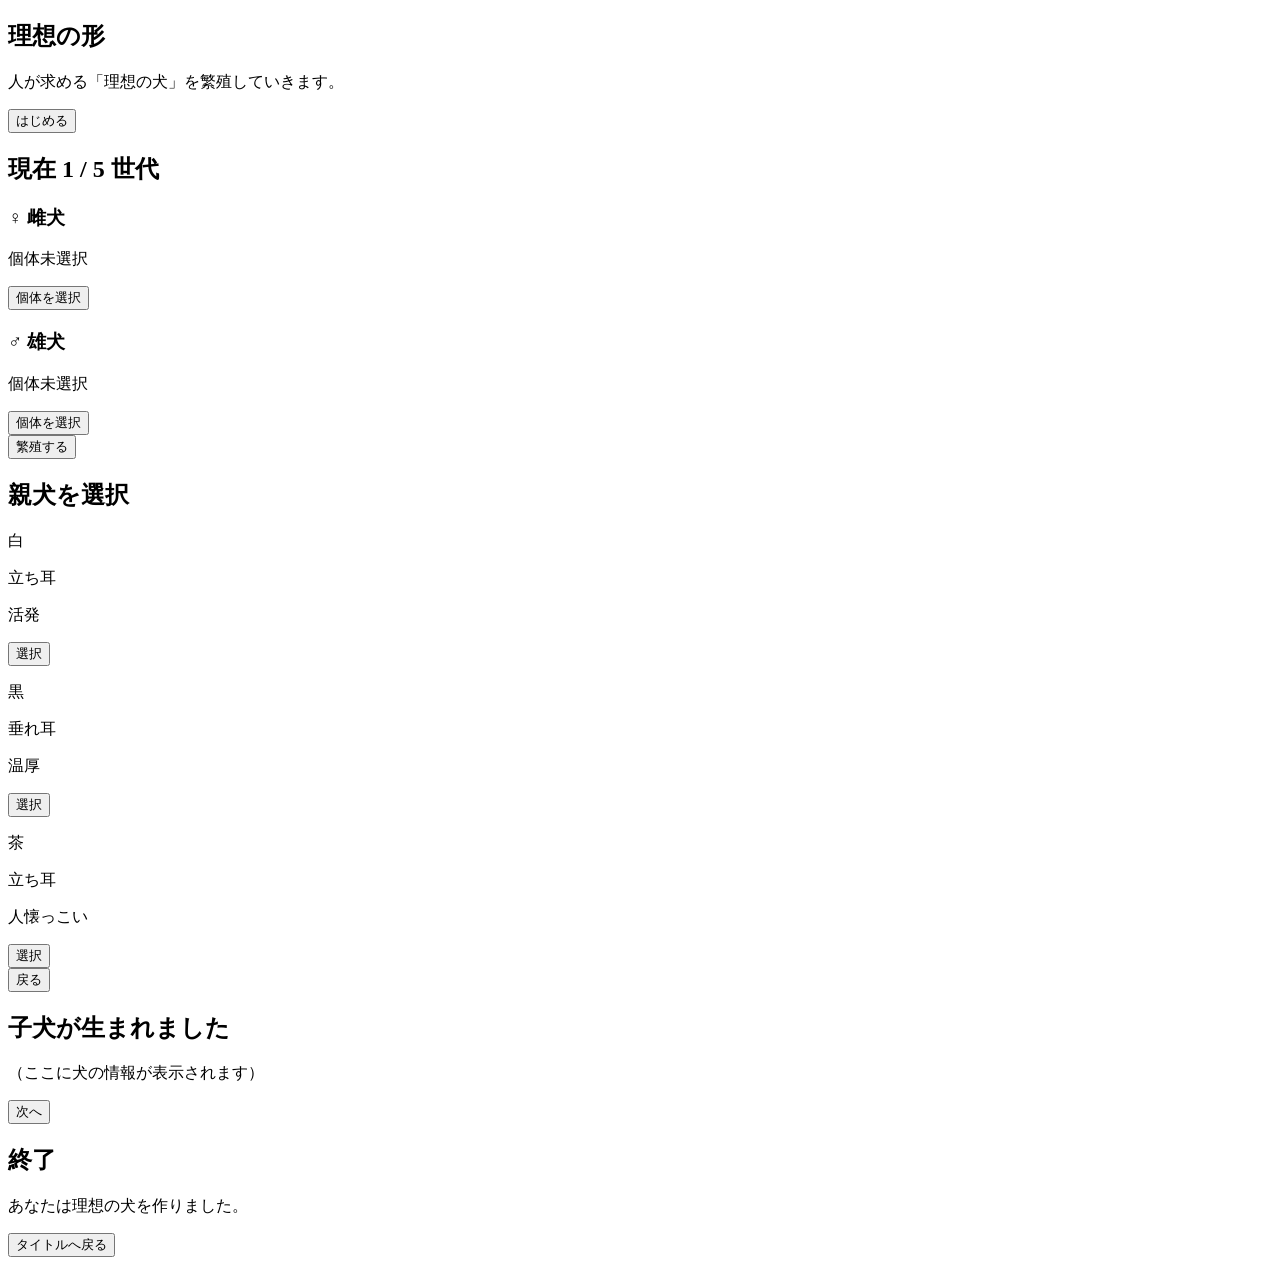
==== index.html @ e3faabc3 "index.htmlを追加 初期ページとしてindex.htmlを追加しました。" ====
<!DOCTYPE html>
<html lang="ja">

<head>
    <meta charset="UTF-8">
    <title>理想の形</title>

    <link rel="stylesheet" href="style.css">
</head>

<body>

    <!-- タイトル画面 -->
    <section id="titleScreen" class="screen active">

        <h1>理想の形</h1>

        <p>
            人が求める「理想の犬」を繁殖していきます。
        </p>

        <button onclick="showScreen('breedScreen')">
            はじめる
        </button>

    </section>


    <!-- 繁殖画面 -->
    <section id="breedScreen" class="screen">

    <h2>現在 1 / 5 世代</h2>

    <div class="parent-container">

        <!-- 雌犬 -->
        <div class="dog-card">

            <h3>♀ 雌犬</h3>

            <div class="dog-image"></div>

            <p>個体未選択</p>

            <button onclick="openSelect('female')">
                個体を選択
            </button>

        </div>

        <!-- 雄犬 -->
        <div class="dog-card">

            <h3>♂ 雄犬</h3>

            <div class="dog-image"></div>

            <p>個体未選択</p>

            <button onclick="openSelect('male')">
                個体を選択
            </button>

        </div>

    </div>

    <button onclick="showScreen('resultScreen')">
        繁殖する
    </button>

</section>

<!-- 選択画面 -->
<section id="selectScreen" class="screen">

    <h2 id="selectTitle">親犬を選択</h2>

    <div class="select-container">

        <div class="dog-card">

            <div class="dog-image"></div>

            <p>白</p>
            <p>立ち耳</p>
            <p>活発</p>

            <button onclick="selectDog('白')">
                選択
            </button>

        </div>

        <div class="dog-card">

            <div class="dog-image"></div>

            <p>黒</p>
            <p>垂れ耳</p>
            <p>温厚</p>

            <button onclick="selectDog('黒')">
                選択
            </button>

        </div>

        <div class="dog-card">

            <div class="dog-image"></div>

            <p>茶</p>
            <p>立ち耳</p>
            <p>人懐っこい</p>

            <button onclick="selectDog('茶')">
                選択
            </button>

        </div>

    </div>

    <button onclick="showScreen('breedScreen')">
        戻る
    </button>

</section>

    <!-- 結果画面 -->
    <section id="resultScreen" class="screen">

        <h2>子犬が生まれました</h2>

        <p>（ここに犬の情報が表示されます）</p>

        <button onclick="showScreen('endingScreen')">
            次へ
        </button>

    </section>


    <!-- エンディング -->
    <section id="endingScreen" class="screen">

        <h2>終了</h2>

        <p>

            あなたは理想の犬を作りました。

        </p>

        <button onclick="showScreen('titleScreen')">

            タイトルへ戻る

        </button>

    </section>


    <script src="script.js"></script>

</body>

</html>
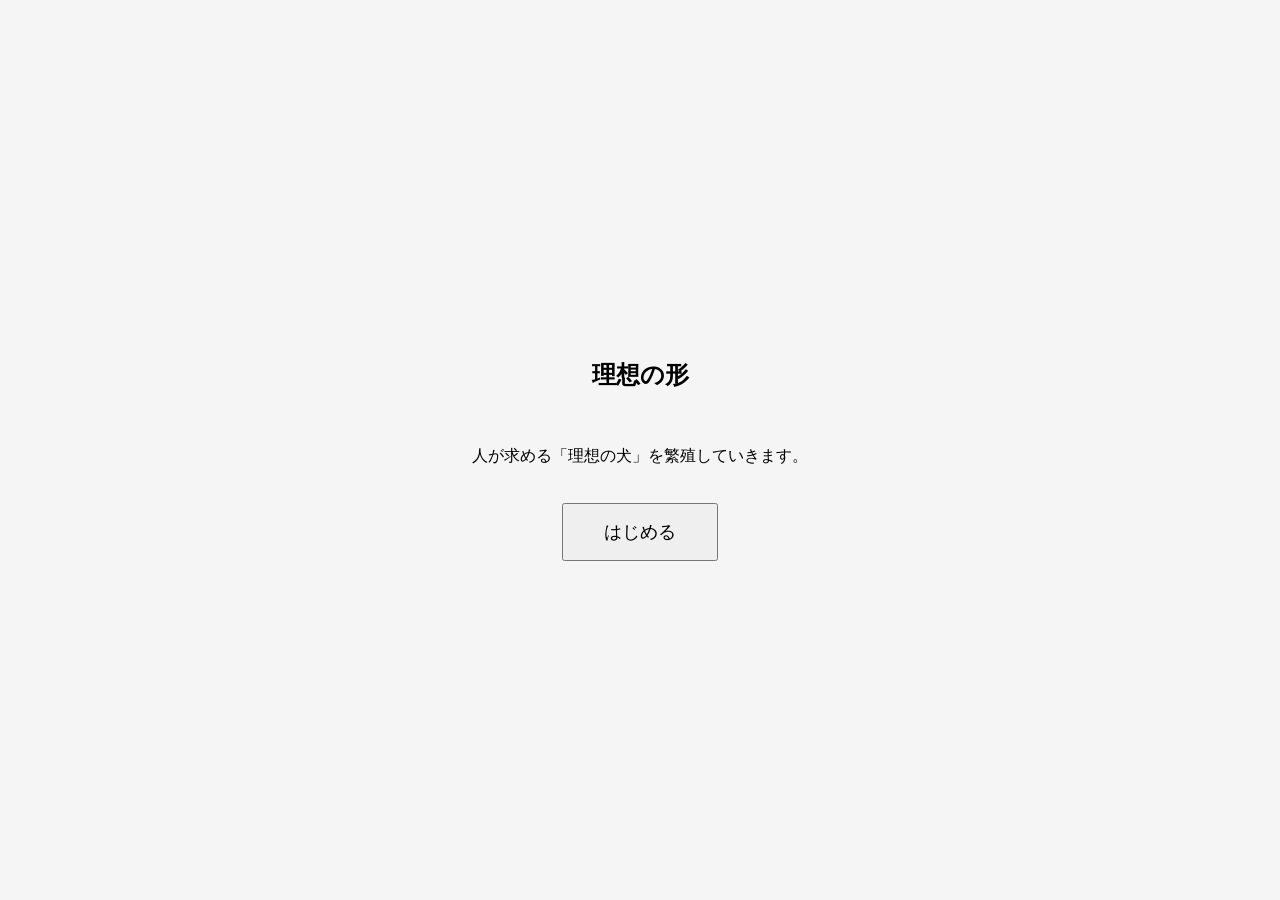
==== commit 687c0ba8: "index.htmlを追加 更新" ====
--- a/index.html
+++ b/index.html
@@ -29,7 +29,9 @@
     <!-- 繁殖画面 -->
     <section id="breedScreen" class="screen">
 
-    <h2>現在 1 / 5 世代</h2>
+    <h2 id="generationText">
+        現在 1 / 5 世代
+    </h2>
 
     <div class="parent-container">
 
@@ -40,7 +42,11 @@
 
             <div class="dog-image"></div>
 
-            <p>個体未選択</p>
+            <div id="femaleInfo">
+
+                <p>個体未選択</p>
+
+            </div>
 
             <button onclick="openSelect('female')">
                 個体を選択
@@ -55,7 +61,11 @@
 
             <div class="dog-image"></div>
 
+            <div id="maleInfo">
+
             <p>個体未選択</p>
+
+            </div>
 
             <button onclick="openSelect('male')">
                 個体を選択
@@ -76,49 +86,7 @@
 
     <h2 id="selectTitle">親犬を選択</h2>
 
-    <div class="select-container">
-
-        <div class="dog-card">
-
-            <div class="dog-image"></div>
-
-            <p>白</p>
-            <p>立ち耳</p>
-            <p>活発</p>
-
-            <button onclick="selectDog('白')">
-                選択
-            </button>
-
-        </div>
-
-        <div class="dog-card">
-
-            <div class="dog-image"></div>
-
-            <p>黒</p>
-            <p>垂れ耳</p>
-            <p>温厚</p>
-
-            <button onclick="selectDog('黒')">
-                選択
-            </button>
-
-        </div>
-
-        <div class="dog-card">
-
-            <div class="dog-image"></div>
-
-            <p>茶</p>
-            <p>立ち耳</p>
-            <p>人懐っこい</p>
-
-            <button onclick="selectDog('茶')">
-                選択
-            </button>
-
-        </div>
+    <div class="select-container" id="selectContainer">
 
     </div>
 
@@ -135,9 +103,9 @@
 
         <p>（ここに犬の情報が表示されます）</p>
 
-        <button onclick="showScreen('endingScreen')">
-            次へ
-        </button>
+        <button onclick="nextGeneration()">
+    次の世代へ
+</button>
 
     </section>
 
--- a/style.css
+++ b/style.css
@@ -0,0 +1,87 @@
+body{
+    margin:0;
+    background:#f5f5f5;
+    font-family:sans-serif;
+}
+
+.screen{
+    display:none;
+    width:100vw;
+    height:100vh;
+    flex-direction:column;
+    justify-content:center;
+    align-items:center;
+    gap:20px;
+}
+
+.screen.active{
+    display:flex;
+}
+
+button{
+    padding:15px 40px;
+    font-size:18px;
+    cursor:pointer;
+}
+
+.parent-container{
+
+    display:flex;
+
+    gap:50px;
+
+    margin:30px 0;
+
+}
+
+.dog-card{
+
+    width:220px;
+
+    background:white;
+
+    border:2px solid #ccc;
+
+    border-radius:12px;
+
+    padding:20px;
+
+    text-align:center;
+
+    box-shadow:0 4px 8px rgba(0,0,0,.15);
+
+}
+
+.dog-image{
+
+    width:150px;
+
+    height:150px;
+
+    background:#d9d9d9;
+
+    margin:15px auto;
+
+    border-radius:8px;
+
+}
+
+.dog-card p{
+
+    margin:8px 0;
+
+}
+
+.select-container{
+
+    display:flex;
+
+    gap:40px;
+
+    margin:40px 0;
+
+    flex-wrap:wrap;
+
+    justify-content:center;
+
+}
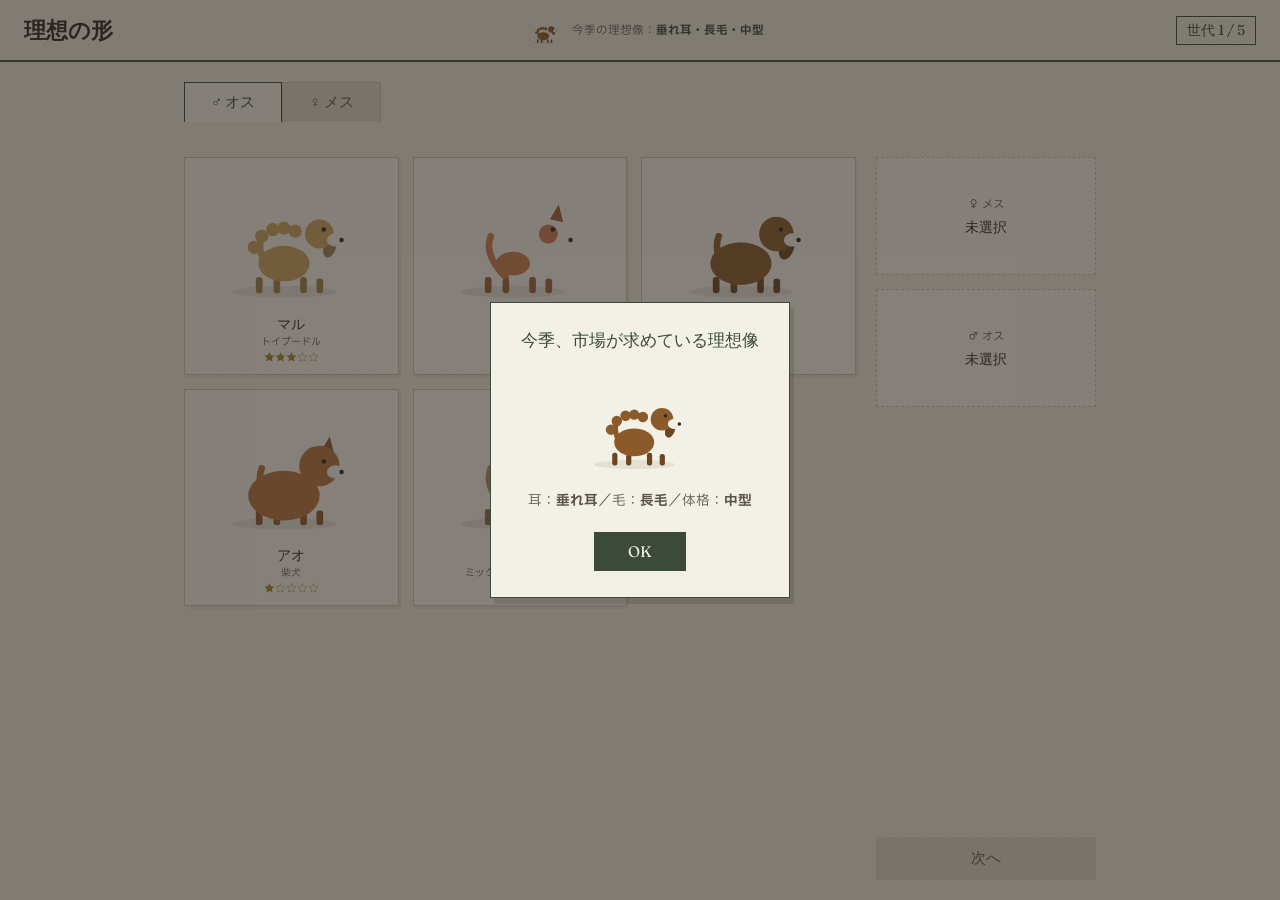
==== commit 55bd41d9: "全体の変更" ====
--- a/index.html
+++ b/index.html
@@ -1,137 +1,104 @@
 <!DOCTYPE html>
 <html lang="ja">
-
 <head>
-    <meta charset="UTF-8">
-    <title>理想の形</title>
-
-    <link rel="stylesheet" href="style.css">
+<meta charset="UTF-8">
+<meta name="viewport" content="width=device-width, initial-scale=1.0">
+<title>理想の形 — プロトタイプ</title>
+<link rel="preconnect" href="https://fonts.googleapis.com">
+<link href="https://fonts.googleapis.com/css2?family=Fraunces:opsz,wght@9..144,500;9..144,600&family=IBM+Plex+Sans+JP:wght@400;500;600&display=swap" rel="stylesheet">
+<link rel="stylesheet" href="style.css">
 </head>
-
 <body>
 
-    <!-- タイトル画面 -->
-    <section id="titleScreen" class="screen active">
+<header class="masthead">
+  <h1>理想の形</h1>
+  <div class="trend-mini">
+    <div class="icon-box" id="trendIconMini"></div>
+    <span id="trendText"></span>
+  </div>
+  <div class="gen-badge" id="genBadge">世代 1 / 5</div>
+</header>
 
-        <h1>理想の形</h1>
+<div class="stage">
 
-        <p>
-            人が求める「理想の犬」を繁殖していきます。
-        </p>
+  <!-- SELECT SCREEN -->
+  <div class="screen active" id="screen-select">
+    <div class="tabs">
+      <div class="tab-btn active" id="tabM" data-sex="M">♂ オス</div>
+      <div class="tab-btn" id="tabF" data-sex="F">♀ メス</div>
+    </div>
+    <div class="warning-msg" id="warningMsg"></div>
+    <div class="select-body">
+      <div class="cand-grid" id="candGrid"></div>
+      <div class="slots">
+        <div class="slot" id="slotF"><div class="slot-label">♀ メス</div><div class="sname">未選択</div></div>
+        <div class="slot" id="slotM"><div class="slot-label">♂ オス</div><div class="sname">未選択</div></div>
+        <button class="next-btn" id="nextBtn" disabled>次へ</button>
+      </div>
+    </div>
+  </div>
 
-        <button onclick="showScreen('breedScreen')">
-            はじめる
-        </button>
+  <!-- CROSSBREED SCREEN -->
+  <div class="screen" id="screen-crossbreed">
+    <div class="cb-title">クロスブリーディングを開始します</div>
+    <div class="cb-pair">
+      <div class="cb-unit">
+        <div class="icon-box" id="cbMaleIcon"></div>
+        <div class="pedestal"></div>
+        <div class="clabel" id="cbMaleLabel"></div>
+      </div>
+      <div class="cb-unit">
+        <div class="icon-box" id="cbFemaleIcon"></div>
+        <div class="pedestal"></div>
+        <div class="clabel" id="cbFemaleLabel"></div>
+      </div>
+    </div>
+    <div class="cb-action"><button id="startBreedBtn">開始する</button></div>
+  </div>
 
-    </section>
+  <!-- RESULT SCREEN -->
+  <div class="screen" id="screen-result">
+    <div class="result-title" id="resultTitle"></div>
+    <div class="result-body">
+      <div class="info-panel" id="infoPanel"></div>
+      <div class="pup-stage"><div class="icon-box" id="pupIcon"></div></div>
+    </div>
+    <div class="result-actions">
+      <button class="primary" id="keepBtn">繁殖犬として残す</button>
+      <button id="shopBtn">ペットショップへ売る</button>
+      <button id="selfSellBtn">自分で売る</button>
+    </div>
+  </div>
 
+  <!-- RETIRE SCREEN -->
+  <div class="screen" id="screen-retire">
+    <div class="retire-body">
+      <div class="retire-visual">
+        <div class="icon-box" id="retireIcon"></div>
+        <div class="rlabel" id="retireLabel"></div>
+      </div>
+      <div class="retire-text">
+        <p>生涯出産回数に達しました。<br>6歳まで繁殖可能です。</p>
+        <div class="retire-actions">
+          <button id="retireKeepBtn">繁殖犬として残す</button>
+          <button id="retireAdoptBtn">里親に出す</button>
+          <button id="retireSellBtn">自分で売る</button>
+        </div>
+      </div>
+    </div>
+  </div>
 
-    <!-- 繁殖画面 -->
-    <section id="breedScreen" class="screen">
+</div>
 
-    <h2 id="generationText">
-        現在 1 / 5 世代
-    </h2>
+<div class="modal-overlay" id="idealModal">
+  <div class="modal-card">
+    <div class="modal-title">今季、市場が求めている理想像</div>
+    <div class="icon-box" id="idealModalIcon"></div>
+    <div class="modal-desc" id="idealModalDesc"></div>
+    <button id="idealModalOk">OK</button>
+  </div>
+</div>
 
-    <div class="parent-container">
-
-        <!-- 雌犬 -->
-        <div class="dog-card">
-
-            <h3>♀ 雌犬</h3>
-
-            <div class="dog-image"></div>
-
-            <div id="femaleInfo">
-
-                <p>個体未選択</p>
-
-            </div>
-
-            <button onclick="openSelect('female')">
-                個体を選択
-            </button>
-
-        </div>
-
-        <!-- 雄犬 -->
-        <div class="dog-card">
-
-            <h3>♂ 雄犬</h3>
-
-            <div class="dog-image"></div>
-
-            <div id="maleInfo">
-
-            <p>個体未選択</p>
-
-            </div>
-
-            <button onclick="openSelect('male')">
-                個体を選択
-            </button>
-
-        </div>
-
-    </div>
-
-    <button onclick="showScreen('resultScreen')">
-        繁殖する
-    </button>
-
-</section>
-
-<!-- 選択画面 -->
-<section id="selectScreen" class="screen">
-
-    <h2 id="selectTitle">親犬を選択</h2>
-
-    <div class="select-container" id="selectContainer">
-
-    </div>
-
-    <button onclick="showScreen('breedScreen')">
-        戻る
-    </button>
-
-</section>
-
-    <!-- 結果画面 -->
-    <section id="resultScreen" class="screen">
-
-        <h2>子犬が生まれました</h2>
-
-        <p>（ここに犬の情報が表示されます）</p>
-
-        <button onclick="nextGeneration()">
-    次の世代へ
-</button>
-
-    </section>
-
-
-    <!-- エンディング -->
-    <section id="endingScreen" class="screen">
-
-        <h2>終了</h2>
-
-        <p>
-
-            あなたは理想の犬を作りました。
-
-        </p>
-
-        <button onclick="showScreen('titleScreen')">
-
-            タイトルへ戻る
-
-        </button>
-
-    </section>
-
-
-    <script src="script.js"></script>
-
+<script src="script.js"></script>
 </body>
-
 </html>
--- a/style.css
+++ b/style.css
@@ -1,87 +1,112 @@
+:root{
+  --paper:#EAE6D9; --paper-card:#F3F0E6; --paper-dark:#DBD5C3;
+  --ink:#2B2621; --ink-soft:#5A544C; --forest:#3B4A3A; --ribbon:#7A2E2E;
+  --brass:#A9822C; --line:#C9C2AD;
+}
+*{box-sizing:border-box;}
+html,body{ height:100%; }
 body{
-    margin:0;
-    background:#f5f5f5;
-    font-family:sans-serif;
+  margin:0; background:var(--paper);
+  background-image:radial-gradient(circle at 1px 1px, rgba(59,74,58,0.06) 1px, transparent 0);
+  background-size:22px 22px; color:var(--ink); font-family:'IBM Plex Sans JP', sans-serif;
+  height:100vh; overflow:hidden; display:flex; flex-direction:column;
+}
+header.masthead{
+  display:flex; justify-content:space-between; align-items:center;
+  border-bottom:2px solid var(--forest); padding:14px 24px; flex-shrink:0;
+}
+header.masthead h1{ font-family:'Fraunces', serif; font-weight:600; font-size:1.4rem; margin:0; }
+header.masthead .trend-mini{ font-size:0.72rem; color:var(--ink-soft); display:flex; align-items:center; gap:8px; }
+header.masthead .trend-mini b{ color:var(--forest); }
+header.masthead .trend-mini .icon-box{ width:38px; height:32px; flex-shrink:0; }
+header.masthead .trend-mini .icon-box svg{ width:100%; height:100%; }
+
+/* ---- 理想像モーダル ---- */
+.modal-overlay{ position:fixed; inset:0; background:rgba(43,38,33,0.55); display:none; align-items:center; justify-content:center; z-index:50; }
+.modal-overlay.show{ display:flex; }
+.modal-card{ background:var(--paper-card); border:1px solid var(--forest); padding:26px 30px; max-width:300px; text-align:center; box-shadow:4px 6px 0 rgba(43,38,33,0.15); }
+.modal-title{ font-family:'Fraunces', serif; font-size:1.05rem; margin-bottom:14px; color:var(--forest); }
+.modal-card .icon-box{ width:130px; height:110px; margin:0 auto 14px; }
+.modal-card .icon-box svg{ width:100%; height:100%; }
+.modal-desc{ font-size:0.85rem; color:var(--ink-soft); margin-bottom:18px; line-height:1.7; }
+.modal-card button{ font-family:'Fraunces', serif; font-size:0.95rem; background:var(--forest); color:#F3EFE4; border:none; padding:10px 34px; cursor:pointer; }
+.gen-badge{ font-family:'Fraunces', serif; font-size:0.9rem; color:var(--forest); border:1px solid var(--forest); padding:4px 10px; white-space:nowrap; }
+
+.stage{ flex:1; max-width:960px; width:100%; margin:0 auto; padding:20px 24px; overflow:hidden; display:flex; flex-direction:column; }
+.screen{ display:none; flex:1; flex-direction:column; min-height:0; }
+.screen.active{ display:flex; }
+
+/* ---- SELECT screen ---- */
+.tabs{ display:flex; gap:0; margin-bottom:14px; flex-shrink:0; }
+.tab-btn{
+  font-family:'Fraunces', serif; font-size:0.95rem; padding:9px 26px; cursor:pointer;
+  background:var(--paper-dark); border:1px solid var(--line); border-bottom:none; color:var(--ink-soft);
+}
+.tab-btn.active{ background:var(--paper-card); color:var(--forest); border-color:var(--forest); }
+.select-body{ display:flex; gap:20px; flex:1; min-height:0; }
+.cand-grid{ flex:1; display:grid; grid-template-columns:repeat(3, 1fr); gap:14px; align-content:start; }
+.cand-card{
+  background:var(--paper-card); border:1px solid var(--line); padding:8px; cursor:pointer; text-align:center;
+  box-shadow:2px 3px 0 rgba(43,38,33,0.06); position:relative;
+}
+.cand-card:hover{ box-shadow:3px 4px 0 rgba(43,38,33,0.1); }
+.cand-card.selected{ border-color:var(--ribbon); box-shadow:3px 4px 0 rgba(122,46,46,0.18); }
+.cand-card.exhausted{ opacity:0.4; cursor:not-allowed; }
+.cand-card .icon-box{ width:100%; aspect-ratio:1.4/1; }
+.cand-card .icon-box svg{ width:100%; height:100%; }
+.cand-card .cname{ font-family:'Fraunces', serif; font-size:0.85rem; margin-top:2px; }
+.cand-card .cbreed{ font-size:0.62rem; color:var(--ink-soft); }
+.cand-card .cstars{ font-size:0.68rem; color:var(--brass); }
+.cand-card .clim{ font-size:0.6rem; color:var(--ribbon); margin-top:1px; }
+
+.slots{ width:220px; flex-shrink:0; display:flex; flex-direction:column; gap:14px; }
+.slot{ background:var(--paper-card); border:1px dashed var(--line); padding:10px; text-align:center; min-height:118px; display:flex; flex-direction:column; justify-content:center; }
+.slot.filled{ border-style:solid; border-color:var(--forest); }
+.slot .slot-label{ font-size:0.7rem; color:var(--ink-soft); margin-bottom:4px; }
+.slot .icon-box{ width:70%; margin:0 auto; }
+.slot .icon-box svg{ width:100%; }
+.slot .sname{ font-family:'Fraunces', serif; font-size:0.85rem; margin-top:2px; }
+.next-btn{
+  font-family:'Fraunces', serif; font-size:0.95rem; background:var(--forest); color:#F3EFE4;
+  border:none; padding:11px 0; cursor:pointer; margin-top:auto;
+}
+.next-btn:disabled{ background:var(--paper-dark); color:var(--ink-soft); cursor:not-allowed; }
+
+/* ---- CROSSBREED screen ---- */
+.cb-title{ font-family:'Fraunces', serif; font-size:1.3rem; text-align:center; margin:10px 0 30px; }
+.cb-pair{ flex:1; display:flex; justify-content:center; align-items:flex-end; gap:80px; }
+.cb-unit{ text-align:center; }
+.cb-unit .icon-box{ width:170px; height:150px; }
+.cb-unit .icon-box svg{ width:100%; height:100%; }
+.pedestal{ width:170px; height:26px; background:var(--paper-dark); border:1px solid var(--line); border-radius:50%; margin-top:-8px; }
+.cb-unit .clabel{ font-family:'Fraunces', serif; font-size:0.95rem; margin-top:10px; }
+.cb-action{ text-align:center; margin-top:30px; }
+.cb-action button{
+  font-family:'Fraunces', serif; font-size:1rem; background:var(--forest); color:#F3EFE4;
+  border:none; padding:13px 40px; cursor:pointer;
 }
 
-.screen{
-    display:none;
-    width:100vw;
-    height:100vh;
-    flex-direction:column;
-    justify-content:center;
-    align-items:center;
-    gap:20px;
-}
+/* ---- RESULT screen ---- */
+.result-title{ font-family:'Fraunces', serif; font-size:1.3rem; margin-bottom:16px; }
+.result-body{ display:flex; gap:26px; flex:1; min-height:0; }
+.info-panel{ width:190px; flex-shrink:0; border-right:1px dashed var(--line); padding-right:20px; font-size:0.8rem; line-height:2; }
+.info-panel .demand{ margin-top:14px; color:var(--brass); font-size:0.9rem; }
+.pup-stage{ flex:1; display:flex; flex-direction:column; align-items:center; justify-content:center; }
+.pup-stage .icon-box{ width:260px; height:220px; }
+.pup-stage .icon-box svg{ width:100%; height:100%; }
+.result-actions{ display:flex; gap:12px; justify-content:center; margin-top:20px; flex-shrink:0; }
+.result-actions button{ font-family:'IBM Plex Sans JP', sans-serif; font-size:0.82rem; background:transparent; border:1px solid var(--forest); color:var(--forest); padding:10px 16px; cursor:pointer; }
+.result-actions button.primary{ background:var(--forest); color:#F3EFE4; }
 
-.screen.active{
-    display:flex;
-}
+/* ---- RETIRE screen ---- */
+.retire-body{ flex:1; display:flex; align-items:center; gap:40px; }
+.retire-visual{ text-align:center; }
+.retire-visual .icon-box{ width:180px; height:150px; }
+.retire-visual .icon-box svg{ width:100%; height:100%; }
+.retire-visual .rlabel{ font-family:'Fraunces', serif; margin-top:8px; }
+.retire-text{ flex:1; }
+.retire-text p{ font-size:0.95rem; line-height:1.8; }
+.retire-actions{ display:flex; flex-direction:column; gap:10px; margin-top:16px; width:220px; }
+.retire-actions button{ font-family:'IBM Plex Sans JP', sans-serif; font-size:0.85rem; background:var(--paper-card); border:1px solid var(--forest); color:var(--forest); padding:11px 14px; cursor:pointer; }
 
-button{
-    padding:15px 40px;
-    font-size:18px;
-    cursor:pointer;
-}
-
-.parent-container{
-
-    display:flex;
-
-    gap:50px;
-
-    margin:30px 0;
-
-}
-
-.dog-card{
-
-    width:220px;
-
-    background:white;
-
-    border:2px solid #ccc;
-
-    border-radius:12px;
-
-    padding:20px;
-
-    text-align:center;
-
-    box-shadow:0 4px 8px rgba(0,0,0,.15);
-
-}
-
-.dog-image{
-
-    width:150px;
-
-    height:150px;
-
-    background:#d9d9d9;
-
-    margin:15px auto;
-
-    border-radius:8px;
-
-}
-
-.dog-card p{
-
-    margin:8px 0;
-
-}
-
-.select-container{
-
-    display:flex;
-
-    gap:40px;
-
-    margin:40px 0;
-
-    flex-wrap:wrap;
-
-    justify-content:center;
-
-}+.warning-msg{ font-size:0.76rem; color:var(--ribbon); min-height:1.1em; margin-bottom:8px; }
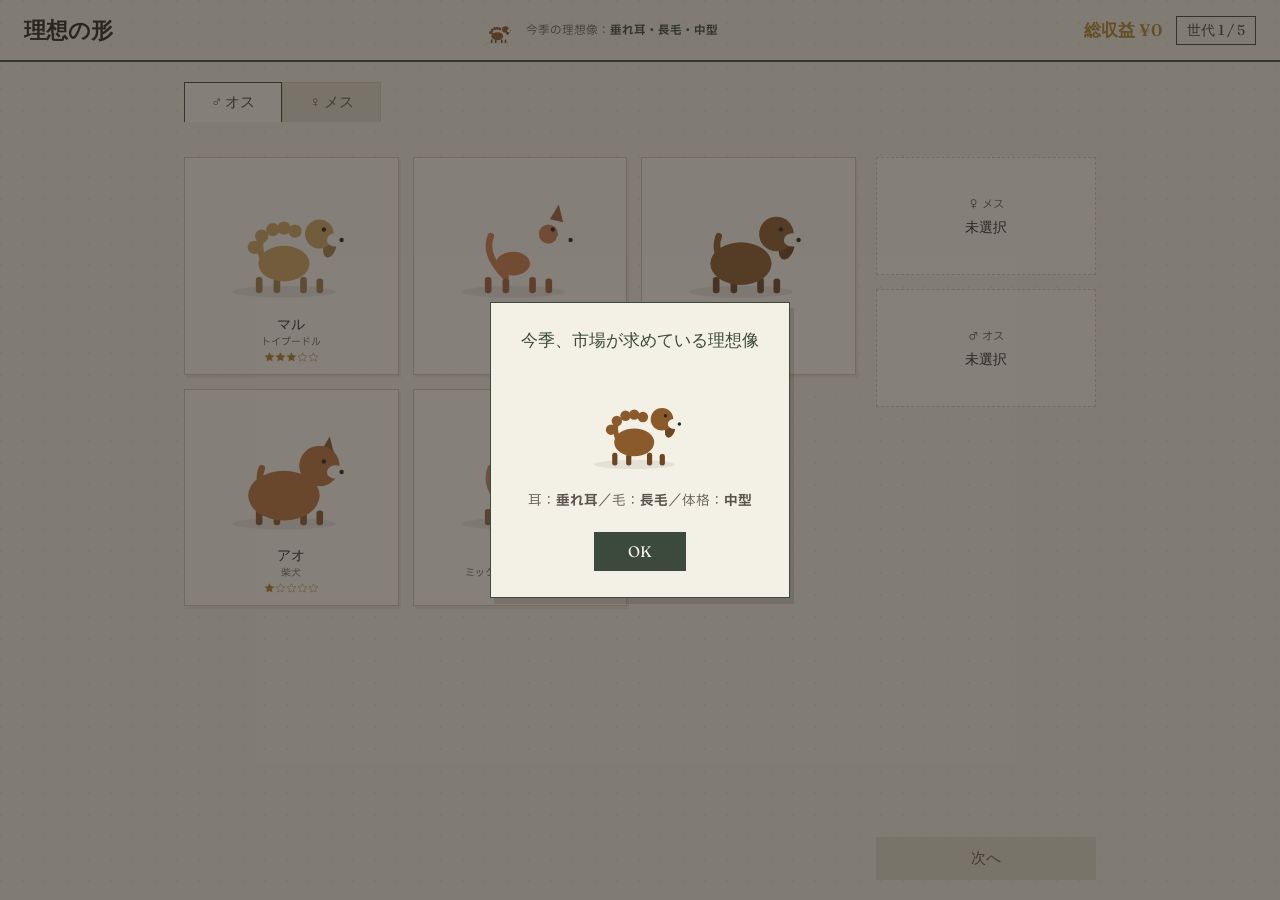
==== commit 924f5043: "収益システム追加" ====
--- a/index.html
+++ b/index.html
@@ -16,7 +16,10 @@
     <div class="icon-box" id="trendIconMini"></div>
     <span id="trendText"></span>
   </div>
-  <div class="gen-badge" id="genBadge">世代 1 / 5</div>
+  <div class="header-right">
+    <div class="revenue" id="revenueBadge">総収益 ¥0</div>
+    <div class="gen-badge" id="genBadge">世代 1 / 5</div>
+  </div>
 </header>
 
 <div class="stage">
--- a/style.css
+++ b/style.css
@@ -30,6 +30,8 @@
 .modal-card .icon-box svg{ width:100%; height:100%; }
 .modal-desc{ font-size:0.85rem; color:var(--ink-soft); margin-bottom:18px; line-height:1.7; }
 .modal-card button{ font-family:'Fraunces', serif; font-size:0.95rem; background:var(--forest); color:#F3EFE4; border:none; padding:10px 34px; cursor:pointer; }
+.header-right{ display:flex; align-items:center; gap:14px; }
+.revenue{ font-family:'Fraunces', serif; font-size:1.05rem; font-weight:600; color:var(--brass); white-space:nowrap; }
 .gen-badge{ font-family:'Fraunces', serif; font-size:0.9rem; color:var(--forest); border:1px solid var(--forest); padding:4px 10px; white-space:nowrap; }
 
 .stage{ flex:1; max-width:960px; width:100%; margin:0 auto; padding:20px 24px; overflow:hidden; display:flex; flex-direction:column; }
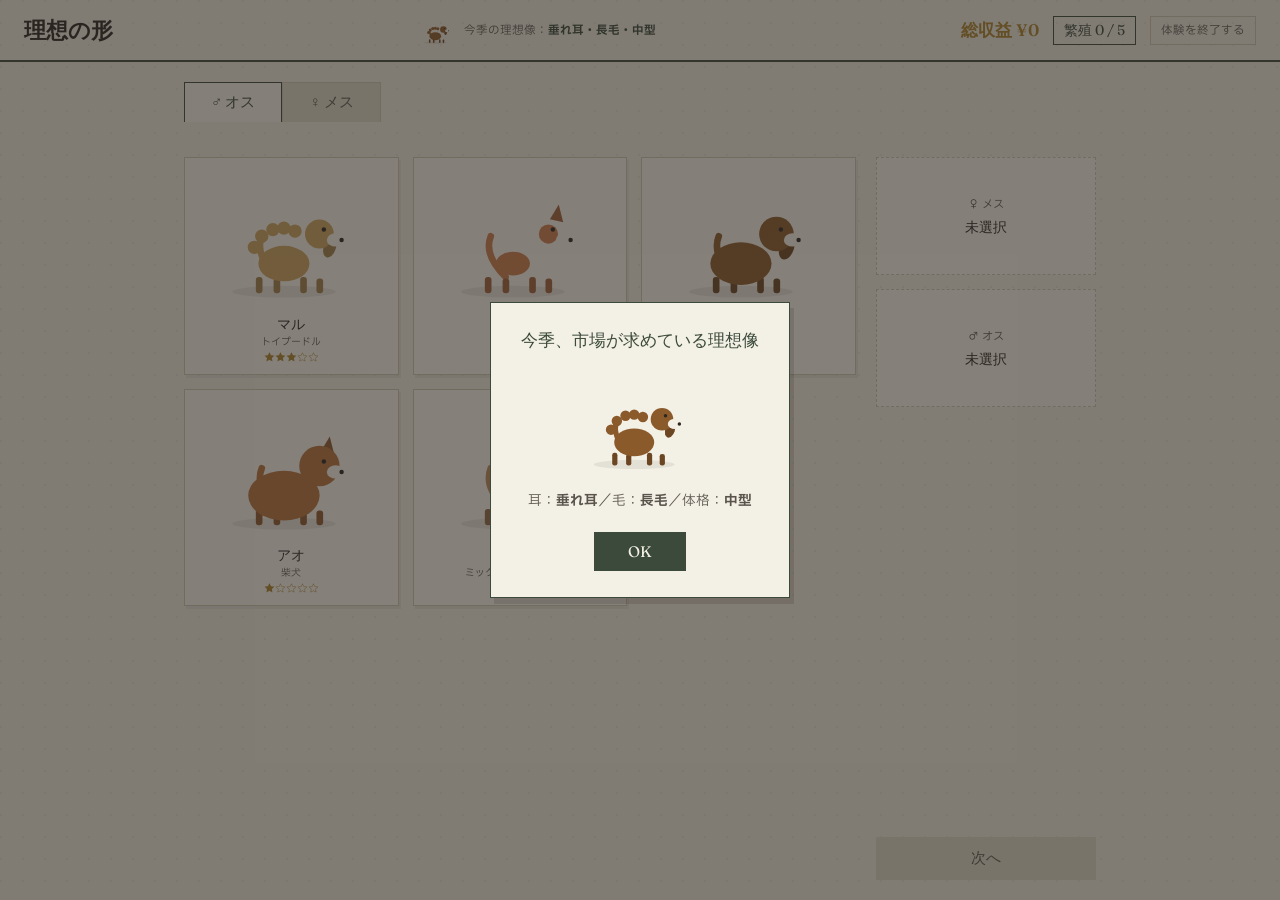
==== commit 8a7e1176: "最終画面の追加" ====
--- a/index.html
+++ b/index.html
@@ -18,7 +18,8 @@
   </div>
   <div class="header-right">
     <div class="revenue" id="revenueBadge">総収益 ¥0</div>
-    <div class="gen-badge" id="genBadge">世代 1 / 5</div>
+    <div class="gen-badge" id="genBadge">繁殖 0 / 5</div>
+    <button class="end-btn" id="endBtn">体験を終了する</button>
   </div>
 </header>
 
@@ -91,6 +92,29 @@
     </div>
   </div>
 
+  <!-- ENDING SCREEN -->
+  <div class="screen" id="screen-ending">
+    <div class="end-summary">
+      <div class="end-sub" id="endSub"></div>
+      <div class="end-revenue" id="endRevenue"></div>
+      <div class="end-sub">総収益</div>
+      <div class="end-counts" id="endCounts"></div>
+    </div>
+    <div class="ledger-list" id="ledgerList"></div>
+    <div class="end-footer"><button id="restartBtn">最初からやり直す</button></div>
+  </div>
+
+</div>
+
+<div class="modal-overlay" id="endModal" style="z-index:60;">
+  <div class="modal-card">
+    <div class="modal-title" id="endModalTitle"></div>
+    <div class="modal-desc" id="endModalDesc"></div>
+    <div class="modal-btns">
+      <button id="endModalPrimary"></button>
+      <button id="endModalSecondary" class="secondary"></button>
+    </div>
+  </div>
 </div>
 
 <div class="modal-overlay" id="idealModal">
--- a/style.css
+++ b/style.css
@@ -111,4 +111,31 @@
 .retire-actions{ display:flex; flex-direction:column; gap:10px; margin-top:16px; width:220px; }
 .retire-actions button{ font-family:'IBM Plex Sans JP', sans-serif; font-size:0.85rem; background:var(--paper-card); border:1px solid var(--forest); color:var(--forest); padding:11px 14px; cursor:pointer; }
 
+/* ---- 終了ボタン・終了モーダル ---- */
+.end-btn{ font-family:'IBM Plex Sans JP', sans-serif; font-size:0.72rem; background:transparent; color:var(--ink-soft); border:1px solid var(--line); padding:5px 10px; cursor:pointer; }
+.end-btn:hover:not(:disabled){ border-color:var(--forest); color:var(--forest); }
+.end-btn:disabled{ opacity:0.35; cursor:not-allowed; }
+.modal-btns{ display:flex; flex-direction:column; gap:10px; align-items:center; }
+.modal-card button.secondary{ background:transparent; color:var(--forest); border:1px solid var(--forest); }
+
+/* ---- ENDING screen（記録簿）---- */
+.end-summary{ text-align:center; border-bottom:2px solid var(--forest); padding-bottom:14px; flex-shrink:0; }
+.end-sub{ font-size:0.75rem; color:var(--ink-soft); letter-spacing:0.05em; }
+.end-revenue{ font-family:'Fraunces', serif; font-size:2.6rem; font-weight:600; color:var(--brass); margin:2px 0; }
+.end-counts{ display:flex; justify-content:center; gap:26px; margin-top:12px; font-size:0.7rem; color:var(--ink-soft); line-height:1.5; }
+.end-counts b{ font-size:0.9rem; color:var(--ink); font-weight:500; }
+.ledger-list{ flex:1; min-height:0; overflow-y:auto; margin-top:6px; }
+.ledger-row{ display:flex; align-items:center; gap:12px; padding:7px 2px; border-bottom:1px dashed var(--line); font-size:0.8rem; }
+.ledger-icon{ width:40px; height:32px; flex-shrink:0; }
+.ledger-icon svg{ width:100%; height:100%; }
+.ledger-name{ flex:1; }
+.ledger-name span{ margin-left:8px; font-size:0.68rem; color:var(--ink-soft); }
+.ledger-tag{ font-size:0.68rem; padding:2px 9px; color:#F3EFE4; white-space:nowrap; }
+.ledger-tag.active{ background:var(--forest); }
+.ledger-tag.sold{ background:var(--brass); }
+.ledger-tag.retired{ background:var(--ribbon); }
+.ledger-tag.adopted{ background:var(--ink-soft); }
+.end-footer{ text-align:center; padding-top:12px; flex-shrink:0; }
+.end-footer button{ font-family:'IBM Plex Sans JP', sans-serif; font-size:0.8rem; background:transparent; border:1px solid var(--forest); color:var(--forest); padding:8px 18px; cursor:pointer; }
+
 .warning-msg{ font-size:0.76rem; color:var(--ribbon); min-height:1.1em; margin-bottom:8px; }
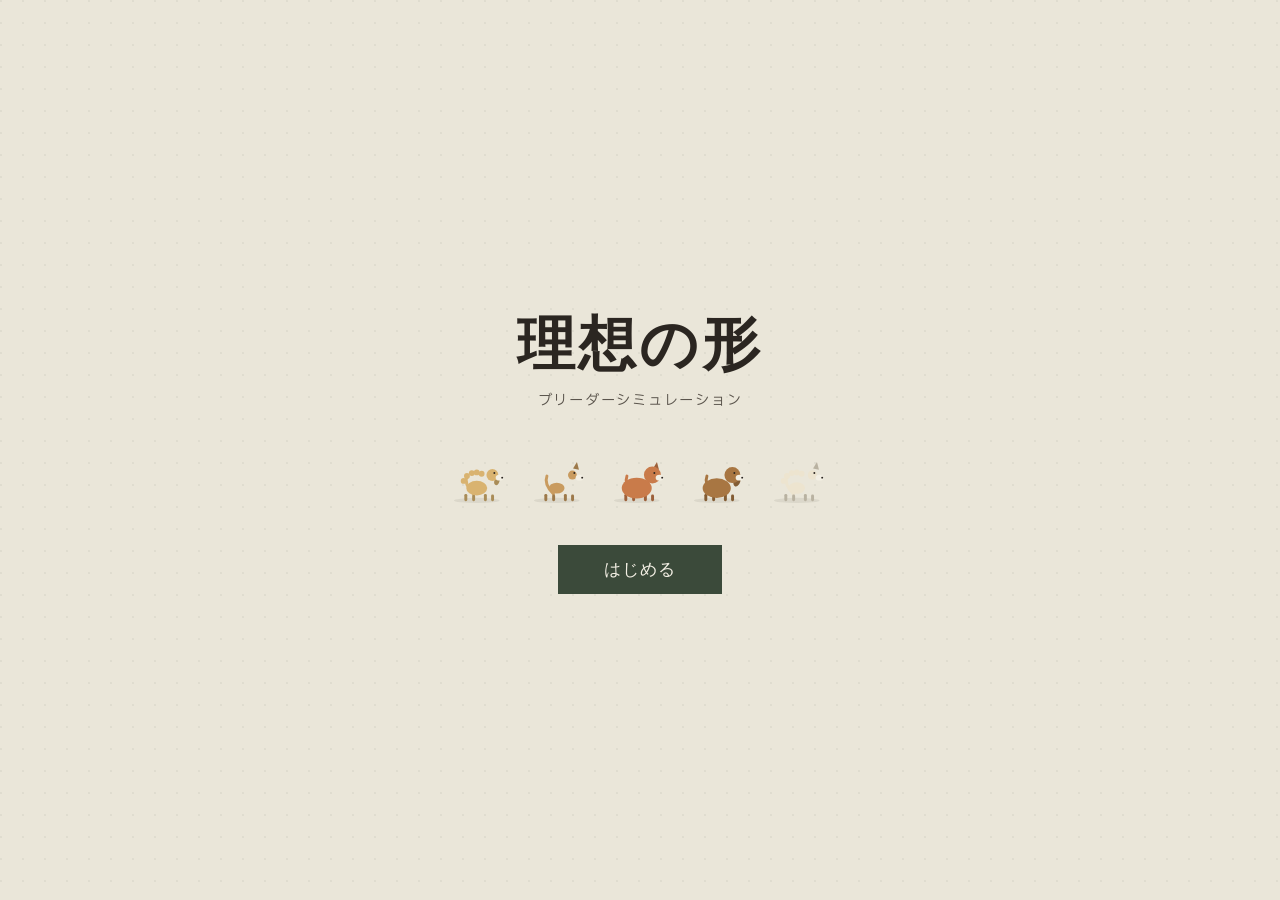
==== commit 7370e809: "タイトル追加" ====
--- a/index.html
+++ b/index.html
@@ -25,8 +25,41 @@
 
 <div class="stage">
 
+  <!-- TITLE SCREEN（OP 1枚目） -->
+  <div class="screen active op-screen" id="screen-title">
+    <h1 class="op-title">理想の形</h1>
+    <div class="op-sub">ブリーダーシミュレーション</div>
+    <div class="op-dogs" id="opDogs"></div>
+    <button class="op-btn" id="titleStartBtn">はじめる</button>
+    <a class="about-link" id="aboutLink" href="#" hidden>作品について</a>
+  </div>
+
+  <!-- ABOUT SCREEN（作品について：キャプション＋作者の意図。表示案A/B/Cで共通） -->
+  <div class="screen op-screen" id="screen-about">
+    <div class="about-box">
+      <div class="about-title">『理想の形』</div>
+      <div class="about-cap">ブラウザで体験する、犬の繁殖シミュレーション<br>Webシミュレーション ／ 2026</div>
+      <div class="about-text" id="aboutText"></div>
+      <button class="op-btn" id="aboutNextBtn">次へ</button>
+    </div>
+  </div>
+
+  <!-- INTRO SCREEN（OP 2枚目：説明） -->
+  <div class="screen op-screen" id="screen-intro">
+    <div class="intro-head">あなたはブリーダーです</div>
+    <ul class="intro-list">
+      <li>市場が求める「理想の犬」は、季節ごとに移り変わります。</li>
+      <li>オスとメスを1匹ずつ選んで、繁殖させます。</li>
+      <li>生まれた子犬は、繁殖犬として残すか、売るかを決めます。</li>
+      <li>売ると、収益になります。</li>
+      <li>繁殖は5回まで。続ければ、最大10回まで繁殖できます。</li>
+      <li>いつでも、右上のボタンで体験を終えられます。</li>
+    </ul>
+    <button class="op-btn" id="introStartBtn">はじめる</button>
+  </div>
+
   <!-- SELECT SCREEN -->
-  <div class="screen active" id="screen-select">
+  <div class="screen" id="screen-select">
     <div class="tabs">
       <div class="tab-btn active" id="tabM" data-sex="M">♂ オス</div>
       <div class="tab-btn" id="tabF" data-sex="F">♀ メス</div>
@@ -101,7 +134,7 @@
       <div class="end-counts" id="endCounts"></div>
     </div>
     <div class="ledger-list" id="ledgerList"></div>
-    <div class="end-footer"><button id="restartBtn">最初からやり直す</button></div>
+    <div class="end-footer"><button id="aboutAfterBtn" hidden>作品について</button> <button id="restartBtn">最初からやり直す</button></div>
   </div>
 
 </div>
@@ -120,12 +153,17 @@
 <div class="modal-overlay" id="idealModal">
   <div class="modal-card">
     <div class="modal-title">今季、市場が求めている理想像</div>
-    <div class="icon-box" id="idealModalIcon"></div>
+    <div class="scene">
+      <div class="person" id="idealPerson"></div>
+      <div class="bubble"><div class="icon-box" id="idealModalIcon"></div></div>
+    </div>
     <div class="modal-desc" id="idealModalDesc"></div>
     <button id="idealModalOk">OK</button>
   </div>
 </div>
 
+<div class="ver-label" id="verLabel" hidden></div>
+
 <script src="script.js"></script>
 </body>
 </html>
--- a/style.css
+++ b/style.css
@@ -46,7 +46,7 @@
 }
 .tab-btn.active{ background:var(--paper-card); color:var(--forest); border-color:var(--forest); }
 .select-body{ display:flex; gap:20px; flex:1; min-height:0; }
-.cand-grid{ flex:1; display:grid; grid-template-columns:repeat(3, 1fr); gap:14px; align-content:start; }
+.cand-grid{ flex:1; display:grid; grid-template-columns:repeat(4, 1fr); gap:12px; align-content:start; overflow-y:auto; min-height:0; }
 .cand-card{
   background:var(--paper-card); border:1px solid var(--line); padding:8px; cursor:pointer; text-align:center;
   box-shadow:2px 3px 0 rgba(43,38,33,0.06); position:relative;
@@ -118,6 +118,11 @@
 .modal-btns{ display:flex; flex-direction:column; gap:10px; align-items:center; }
 .modal-card button.secondary{ background:transparent; color:var(--forest); border:1px solid var(--forest); }
 
+/* 最終画面ではヘッダーの理想像・総収益・繁殖回数を隠す（タイトルのみ残す） */
+body.ending .trend-mini,
+body.ending .revenue,
+body.ending .gen-badge{ display:none; }
+
 /* ---- ENDING screen（記録簿）---- */
 .end-summary{ text-align:center; border-bottom:2px solid var(--forest); padding-bottom:14px; flex-shrink:0; }
 .end-sub{ font-size:0.75rem; color:var(--ink-soft); letter-spacing:0.05em; }
@@ -138,4 +143,37 @@
 .end-footer{ text-align:center; padding-top:12px; flex-shrink:0; }
 .end-footer button{ font-family:'IBM Plex Sans JP', sans-serif; font-size:0.8rem; background:transparent; border:1px solid var(--forest); color:var(--forest); padding:8px 18px; cursor:pointer; }
 
-.warning-msg{ font-size:0.76rem; color:var(--ribbon); min-height:1.1em; margin-bottom:8px; }+.warning-msg{ font-size:0.76rem; color:var(--ribbon); min-height:1.1em; margin-bottom:8px; }
+
+/* ---- OP画面（タイトル／説明） ---- */
+body.op header.masthead{ display:none; }
+.op-screen{ align-items:center; justify-content:center; text-align:center; }
+.op-title{ font-family:'Fraunces', serif; font-weight:600; font-size:3.6rem; margin:0; letter-spacing:0.06em; }
+.op-sub{ font-size:0.9rem; color:var(--ink-soft); margin-top:6px; letter-spacing:0.12em; }
+.op-dogs{ display:flex; gap:6px; justify-content:center; margin:34px 0 38px; }
+.op-dogs .op-dog{ width:74px; height:62px; }
+.op-dogs .op-dog svg{ width:100%; height:100%; }
+.op-btn{ font-family:'Fraunces', serif; font-size:1.05rem; background:var(--forest); color:#F3EFE4; border:none; padding:13px 46px; cursor:pointer; letter-spacing:0.05em; }
+.intro-head{ font-family:'Fraunces', serif; font-size:1.5rem; margin-bottom:22px; }
+.intro-list{ text-align:left; max-width:520px; margin:0 0 30px; padding-left:1.2em; font-size:0.92rem; line-height:2; }
+
+/* ---- 理想像モーダル：人＋吹き出し ---- */
+#idealModal .modal-card{ max-width:430px; }
+.scene{ display:flex; align-items:flex-end; justify-content:center; gap:20px; margin-bottom:16px; }
+.person{ width:92px; flex-shrink:0; }
+.person svg{ width:100%; display:block; }
+.bubble{ position:relative; background:#FBF9F2; border:1.5px solid var(--forest); border-radius:20px; padding:10px 12px; margin-bottom:34px; }
+.bubble::before{ content:""; position:absolute; left:-14px; bottom:18px; border:8px solid transparent; border-right:12px solid var(--forest); border-left:0; }
+.bubble::after{ content:""; position:absolute; left:-11px; bottom:19.5px; border:7px solid transparent; border-right:11px solid #FBF9F2; border-left:0; }
+.modal-card .bubble .icon-box{ width:150px; height:126px; margin:0; }
+
+/* ---- 作品について（キャプション／作者の意図）---- */
+.about-box{ max-width:580px; }
+.about-title{ font-family:'Fraunces', serif; font-size:1.7rem; font-weight:600; }
+.about-cap{ font-size:0.78rem; color:var(--ink-soft); margin:8px 0 22px; line-height:1.8; }
+.about-text{ text-align:left; font-size:0.9rem; line-height:2; margin-bottom:26px; border-top:1px solid var(--forest); padding-top:18px; }
+.about-text p{ margin:0 0 6px; }
+.about-link{ position:fixed; right:22px; bottom:18px; font-size:0.74rem; color:var(--ink-soft); text-decoration:underline; }
+.about-link:hover{ color:var(--forest); }
+.ver-label{ position:fixed; left:14px; bottom:10px; font-size:0.64rem; color:var(--ink-soft); background:var(--paper-card); border:1px dashed var(--line); padding:2px 8px; z-index:5; }
+.end-footer button + button{ margin-left:8px; }
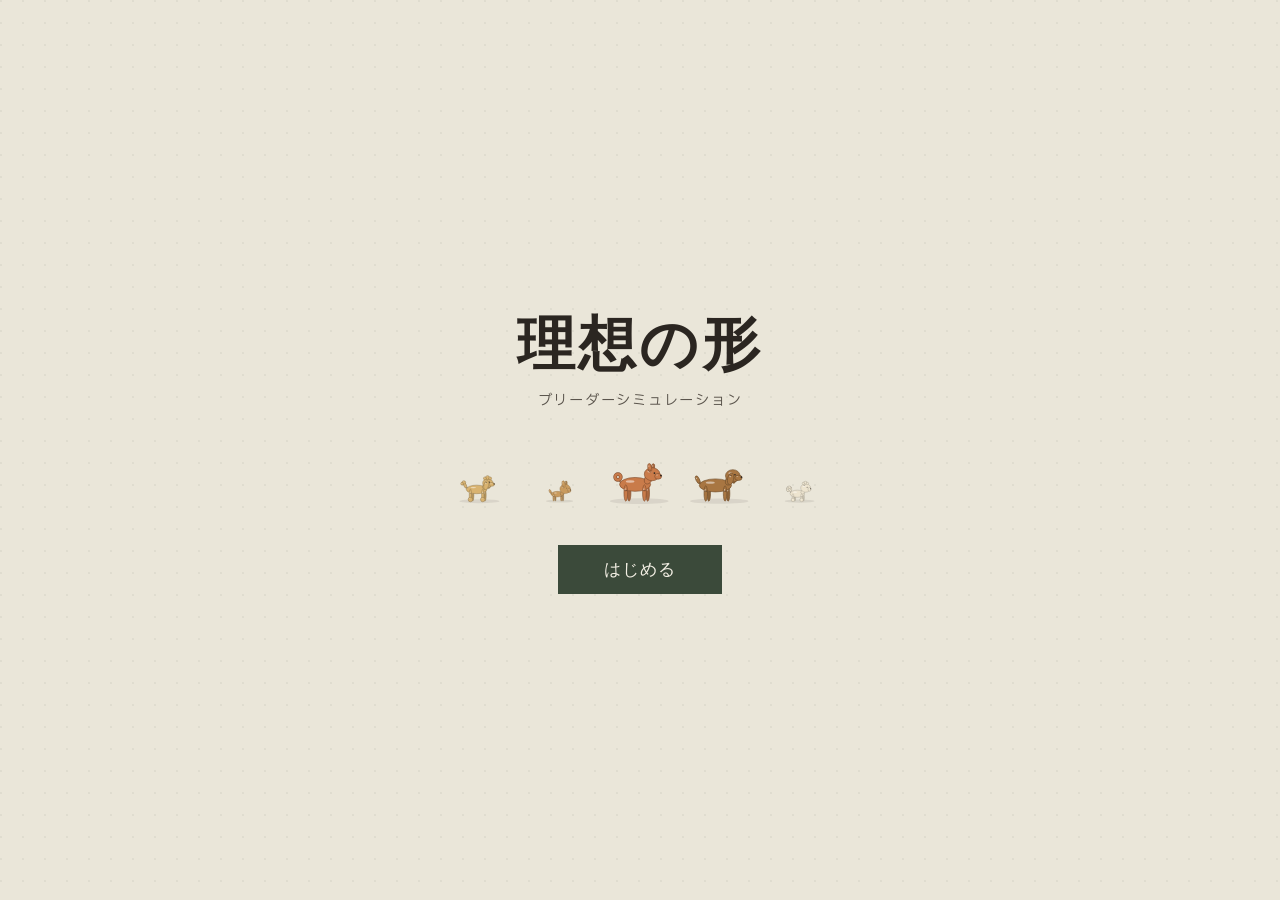
==== commit fb088ccc: "画面と犬デザイン変更" ====
--- a/index.html
+++ b/index.html
@@ -58,20 +58,53 @@
     <button class="op-btn" id="introStartBtn">はじめる</button>
   </div>
 
-  <!-- SELECT SCREEN -->
+  <!-- SELECT SCREEN（メイン画面） -->
   <div class="screen" id="screen-select">
-    <div class="tabs">
-      <div class="tab-btn active" id="tabM" data-sex="M">♂ オス</div>
-      <div class="tab-btn" id="tabF" data-sex="F">♀ メス</div>
-    </div>
-    <div class="warning-msg" id="warningMsg"></div>
-    <div class="select-body">
-      <div class="cand-grid" id="candGrid"></div>
-      <div class="slots">
-        <div class="slot" id="slotF"><div class="slot-label">♀ メス</div><div class="sname">未選択</div></div>
-        <div class="slot" id="slotM"><div class="slot-label">♂ オス</div><div class="sname">未選択</div></div>
-        <button class="next-btn" id="nextBtn" disabled>次へ</button>
-      </div>
+    <div class="sel-layout">
+
+      <!-- 左：選んだ犬の大きな情報 ＋ 横スワイプの一覧 -->
+      <div class="sel-left">
+        <div class="big-card" id="bigCard">
+          <div class="big-info" id="bigInfo"></div>
+          <div class="big-dog" id="bigDog"></div>
+          <button class="pick-btn" id="pickBtn">この犬を親にする</button>
+        </div>
+        <div class="car-bar">
+          <div class="car-filter" id="carFilter">
+            <span>表示</span>
+            <button class="car-chip on" data-f="all">すべて</button>
+            <button class="car-chip" data-f="M">♂</button>
+            <button class="car-chip" data-f="F">♀</button>
+          </div>
+          <div class="warning-msg" id="warningMsg"></div>
+        </div>
+        <div class="car-wrap">
+          <button class="car-arrow" id="carPrev" aria-label="前の犬">‹</button>
+          <div class="car-viewport" id="carViewport">
+            <div class="car-track" id="carTrack"></div>
+            <div class="car-focus"><i></i><i></i><i></i><i></i></div>
+          </div>
+          <button class="car-arrow" id="carNext" aria-label="次の犬">›</button>
+        </div>
+      </div>
+
+      <!-- 右：市場の流行 ＋ 選んだ親犬の枠 -->
+      <div class="sel-right">
+        <div class="trend-panel">
+          <div class="trend-label">今季の市場の流行</div>
+          <div class="scene">
+            <div class="person" id="trendPerson"></div>
+            <div class="bubble"><div class="icon-box" id="trendDog"></div></div>
+          </div>
+          <div class="trend-desc" id="trendDesc"></div>
+        </div>
+        <div class="parents">
+          <div class="pslot-wrap"><div class="psym m">♂</div><div class="pslot" id="slotM"></div></div>
+          <div class="pslot-wrap"><div class="psym f">♀</div><div class="pslot" id="slotF"></div></div>
+        </div>
+        <button class="next-btn" id="nextBtn" disabled>交配へ進む</button>
+      </div>
+
     </div>
   </div>
 
@@ -134,7 +167,7 @@
       <div class="end-counts" id="endCounts"></div>
     </div>
     <div class="ledger-list" id="ledgerList"></div>
-    <div class="end-footer"><button id="aboutAfterBtn" hidden>作品について</button> <button id="restartBtn">最初からやり直す</button></div>
+    <div class="end-footer"><button id="aboutAfterBtn" hidden>次へ</button> <button id="restartBtn">最初からやり直す</button></div>
   </div>
 
 </div>
--- a/style.css
+++ b/style.css
@@ -34,40 +34,10 @@
 .revenue{ font-family:'Fraunces', serif; font-size:1.05rem; font-weight:600; color:var(--brass); white-space:nowrap; }
 .gen-badge{ font-family:'Fraunces', serif; font-size:0.9rem; color:var(--forest); border:1px solid var(--forest); padding:4px 10px; white-space:nowrap; }
 
-.stage{ flex:1; max-width:960px; width:100%; margin:0 auto; padding:20px 24px; overflow:hidden; display:flex; flex-direction:column; }
+.stage{ flex:1; max-width:1120px; width:100%; margin:0 auto; padding:20px 24px; overflow:hidden; display:flex; flex-direction:column; }
 .screen{ display:none; flex:1; flex-direction:column; min-height:0; }
 .screen.active{ display:flex; }
 
-/* ---- SELECT screen ---- */
-.tabs{ display:flex; gap:0; margin-bottom:14px; flex-shrink:0; }
-.tab-btn{
-  font-family:'Fraunces', serif; font-size:0.95rem; padding:9px 26px; cursor:pointer;
-  background:var(--paper-dark); border:1px solid var(--line); border-bottom:none; color:var(--ink-soft);
-}
-.tab-btn.active{ background:var(--paper-card); color:var(--forest); border-color:var(--forest); }
-.select-body{ display:flex; gap:20px; flex:1; min-height:0; }
-.cand-grid{ flex:1; display:grid; grid-template-columns:repeat(4, 1fr); gap:12px; align-content:start; overflow-y:auto; min-height:0; }
-.cand-card{
-  background:var(--paper-card); border:1px solid var(--line); padding:8px; cursor:pointer; text-align:center;
-  box-shadow:2px 3px 0 rgba(43,38,33,0.06); position:relative;
-}
-.cand-card:hover{ box-shadow:3px 4px 0 rgba(43,38,33,0.1); }
-.cand-card.selected{ border-color:var(--ribbon); box-shadow:3px 4px 0 rgba(122,46,46,0.18); }
-.cand-card.exhausted{ opacity:0.4; cursor:not-allowed; }
-.cand-card .icon-box{ width:100%; aspect-ratio:1.4/1; }
-.cand-card .icon-box svg{ width:100%; height:100%; }
-.cand-card .cname{ font-family:'Fraunces', serif; font-size:0.85rem; margin-top:2px; }
-.cand-card .cbreed{ font-size:0.62rem; color:var(--ink-soft); }
-.cand-card .cstars{ font-size:0.68rem; color:var(--brass); }
-.cand-card .clim{ font-size:0.6rem; color:var(--ribbon); margin-top:1px; }
-
-.slots{ width:220px; flex-shrink:0; display:flex; flex-direction:column; gap:14px; }
-.slot{ background:var(--paper-card); border:1px dashed var(--line); padding:10px; text-align:center; min-height:118px; display:flex; flex-direction:column; justify-content:center; }
-.slot.filled{ border-style:solid; border-color:var(--forest); }
-.slot .slot-label{ font-size:0.7rem; color:var(--ink-soft); margin-bottom:4px; }
-.slot .icon-box{ width:70%; margin:0 auto; }
-.slot .icon-box svg{ width:100%; }
-.slot .sname{ font-family:'Fraunces', serif; font-size:0.85rem; margin-top:2px; }
 .next-btn{
   font-family:'Fraunces', serif; font-size:0.95rem; background:var(--forest); color:#F3EFE4;
   border:none; padding:11px 0; cursor:pointer; margin-top:auto;
@@ -129,6 +99,7 @@
 .end-revenue{ font-family:'Fraunces', serif; font-size:2.6rem; font-weight:600; color:var(--brass); margin:2px 0; }
 .end-counts{ display:flex; justify-content:center; gap:26px; margin-top:12px; font-size:0.7rem; color:var(--ink-soft); line-height:1.5; }
 .end-counts b{ font-size:0.9rem; color:var(--ink); font-weight:500; }
+.ledger-list, .end-summary{ max-width:912px; margin-left:auto; margin-right:auto; width:100%; }
 .ledger-list{ flex:1; min-height:0; overflow-y:auto; margin-top:6px; }
 .ledger-row{ display:flex; align-items:center; gap:12px; padding:7px 2px; border-bottom:1px dashed var(--line); font-size:0.8rem; }
 .ledger-icon{ width:40px; height:32px; flex-shrink:0; }
@@ -173,7 +144,89 @@
 .about-cap{ font-size:0.78rem; color:var(--ink-soft); margin:8px 0 22px; line-height:1.8; }
 .about-text{ text-align:left; font-size:0.9rem; line-height:2; margin-bottom:26px; border-top:1px solid var(--forest); padding-top:18px; }
 .about-text p{ margin:0 0 6px; }
-.about-link{ position:fixed; right:22px; bottom:18px; font-size:0.74rem; color:var(--ink-soft); text-decoration:underline; }
-.about-link:hover{ color:var(--forest); }
+.about-link{ position:fixed; right:22px; bottom:18px; font-size:1rem; color:var(--forest); text-decoration:none; background:var(--paper-card); border:1px solid var(--forest); padding:9px 20px; letter-spacing:0.04em; }
+.about-link:hover{ background:var(--forest); color:#F3EFE4; }
 .ver-label{ position:fixed; left:14px; bottom:10px; font-size:0.64rem; color:var(--ink-soft); background:var(--paper-card); border:1px dashed var(--line); padding:2px 8px; z-index:5; }
-.end-footer button + button{ margin-left:8px; }+.end-footer button + button{ margin-left:8px; }
+
+/* ---- SELECT（メイン画面）---- */
+body.sel .trend-mini{ display:none; }  /* 右上に大きく出るので、ヘッダーの小さい理想像は隠す */
+.sel-layout{ display:flex; gap:28px; flex:1; min-height:0; }
+.sel-left{ flex:1.3; display:flex; flex-direction:column; gap:8px; min-width:0; min-height:0; }
+.sel-right{ flex:1; display:flex; flex-direction:column; gap:12px; min-width:0; min-height:0; }
+
+/* 左上：大きな犬の情報 */
+.big-card{ flex:1; min-height:0; position:relative; background:var(--paper-card); border:1px solid var(--forest); overflow:hidden; }
+.big-info{ position:absolute; left:22px; top:18px; z-index:2; }
+.big-name{ font-family:'Fraunces',serif; font-size:1.3rem; }
+.big-name .sx{ margin-left:8px; font-size:1.05rem; }
+.big-name .sx.M{ color:var(--forest); } .big-name .sx.F{ color:var(--ribbon); }
+.big-lines{ margin-top:10px; font-size:0.95rem; line-height:2; }
+.big-lines span{ display:inline-block; width:4em; color:var(--ink-soft); font-size:0.76rem; }
+.big-sub{ margin-top:8px; font-size:0.74rem; color:var(--ink-soft); line-height:1.8; }
+.big-sub .stars{ color:var(--brass); }
+.big-dog{ position:absolute; right:3%; bottom:3%; width:68%; height:76%; }
+.bd-inner{ width:100%; height:100%; }
+.big-dog svg{ width:100%; height:100%; transform-origin:50% 100%; animation:bigbreath 3.6s ease-in-out infinite; }
+.pick-btn{ position:absolute; left:22px; bottom:18px; z-index:2; font-family:'Fraunces',serif; font-size:0.9rem; background:var(--forest); color:#F3EFE4; border:none; padding:10px 20px; cursor:pointer; }
+.pick-btn.picked{ background:transparent; color:var(--forest); border:1px solid var(--forest); }
+.pick-btn:disabled{ background:var(--paper-dark); color:var(--ink-soft); cursor:not-allowed; border:none; }
+.swapL{ animation:swapL .34s ease-out; } .swapR{ animation:swapR .34s ease-out; }
+@keyframes swapL{ from{ opacity:0; transform:translateX(46px); } to{ opacity:1; transform:none; } }
+@keyframes swapR{ from{ opacity:0; transform:translateX(-46px); } to{ opacity:1; transform:none; } }
+@keyframes bigbreath{ 0%,100%{ transform:scaleY(1); } 50%{ transform:scaleY(1.012); } }
+
+/* 左下：横スワイプの一覧 */
+.car-bar{ display:flex; justify-content:space-between; align-items:center; min-height:26px; font-size:0.74rem; color:var(--ink-soft); }
+.car-filter{ display:flex; align-items:center; gap:6px; }
+.car-chip{ font-family:inherit; font-size:0.74rem; background:transparent; border:1px solid var(--forest); color:var(--forest); padding:3px 11px; cursor:pointer; }
+.car-chip.on{ background:var(--forest); color:#F3EFE4; }
+.car-bar .warning-msg{ margin:0; }
+.car-wrap{ display:flex; align-items:center; gap:6px; flex-shrink:0; }
+.car-arrow{ width:30px; height:64px; flex-shrink:0; background:transparent; border:1px solid var(--line); color:var(--forest); font-size:1.4rem; cursor:pointer; }
+.car-arrow:hover{ border-color:var(--forest); }
+.car-viewport{ position:relative; flex:1; height:134px; overflow:hidden; touch-action:pan-y; cursor:grab; user-select:none; -webkit-user-select:none; }
+.car-viewport.dragging{ cursor:grabbing; }
+.car-track{ position:absolute; left:0; top:14px; height:104px; display:flex; gap:12px; transition:transform .4s cubic-bezier(.22,.8,.3,1); will-change:transform; }
+.car-track.dragging{ transition:none; }
+.car-card{ position:relative; width:82px; height:104px; flex-shrink:0; background:var(--paper-card); border:1px solid var(--line); display:flex; flex-direction:column; align-items:center; justify-content:center; transition:transform .3s ease, opacity .3s ease; }
+.car-card .icon-box{ width:72px; height:58px; pointer-events:none; }
+.car-card .icon-box svg{ width:100%; height:100%; }
+.car-card .cn{ font-family:'Fraunces',serif; font-size:0.72rem; margin-top:2px; pointer-events:none; }
+.car-card .cs{ position:absolute; top:3px; left:6px; font-size:0.78rem; font-weight:600; pointer-events:none; }
+.car-card .cs.M{ color:var(--forest); } .car-card .cs.F{ color:var(--ribbon); }
+.car-card.sel{ border-color:var(--ribbon); }
+.car-card.sel::after{ content:"親"; position:absolute; top:-1px; right:-1px; background:var(--ribbon); color:#F3EFE4; font-size:0.6rem; padding:1px 6px; }
+.car-card.exh .icon-box{ filter:grayscale(1); opacity:0.45; }
+.car-focus{ position:absolute; left:50%; top:0; width:114px; height:132px; margin-left:-57px; pointer-events:none; }
+.car-focus i{ position:absolute; width:20px; height:20px; border:2px solid var(--forest); }
+.car-focus i:nth-child(1){ left:0; top:0; border-right:none; border-bottom:none; }
+.car-focus i:nth-child(2){ right:0; top:0; border-left:none; border-bottom:none; }
+.car-focus i:nth-child(3){ left:0; bottom:0; border-right:none; border-top:none; }
+.car-focus i:nth-child(4){ right:0; bottom:0; border-left:none; border-top:none; }
+
+/* 右上：市場の流行 */
+.trend-panel{ background:var(--paper-card); border:1px solid var(--line); padding:10px 14px 10px; flex-shrink:0; }
+.trend-label{ font-family:'Fraunces',serif; font-size:0.85rem; color:var(--forest); margin-bottom:4px; }
+.trend-panel .scene{ margin-bottom:4px; gap:14px; }
+.trend-panel .person{ width:72px; }
+.trend-panel .bubble{ margin-bottom:22px; padding:6px 8px; border-radius:16px; }
+.trend-panel .bubble .icon-box{ width:124px; height:104px; margin:0; }
+.trend-desc{ text-align:center; font-size:0.74rem; color:var(--ink-soft); }
+.trend-desc b{ color:var(--ink); }
+
+/* 右下：選んだ親犬の枠 */
+.parents{ display:flex; gap:18px; justify-content:center; flex:1; min-height:0; }
+.pslot-wrap{ display:flex; flex-direction:column; align-items:center; flex:1; max-width:180px; min-height:0; }
+.psym{ font-size:1.25rem; line-height:1.2; margin-bottom:3px; }
+.psym.m{ color:var(--forest); } .psym.f{ color:var(--ribbon); }
+.pslot{ position:relative; flex:1; width:100%; min-height:120px; background:var(--paper-card); border:1px dashed var(--line); display:flex; flex-direction:column; align-items:center; justify-content:center; text-align:center; }
+.pslot.filled{ border:1px solid var(--forest); cursor:pointer; }
+.pslot .pe{ font-size:0.76rem; color:var(--ink-soft); }
+.pslot .icon-box{ width:88%; }
+.pslot .icon-box svg{ width:100%; display:block; }
+.pslot .pn{ font-family:'Fraunces',serif; font-size:0.9rem; }
+.pslot .pb{ font-size:0.62rem; color:var(--ink-soft); padding:0 4px; }
+.pslot .x{ position:absolute; top:2px; right:5px; background:none; border:none; font-size:1.1rem; line-height:1; color:var(--ink-soft); cursor:pointer; }
+.pslot .x:hover{ color:var(--ribbon); }
+.sel-right .next-btn{ flex-shrink:0; margin-top:0; }
